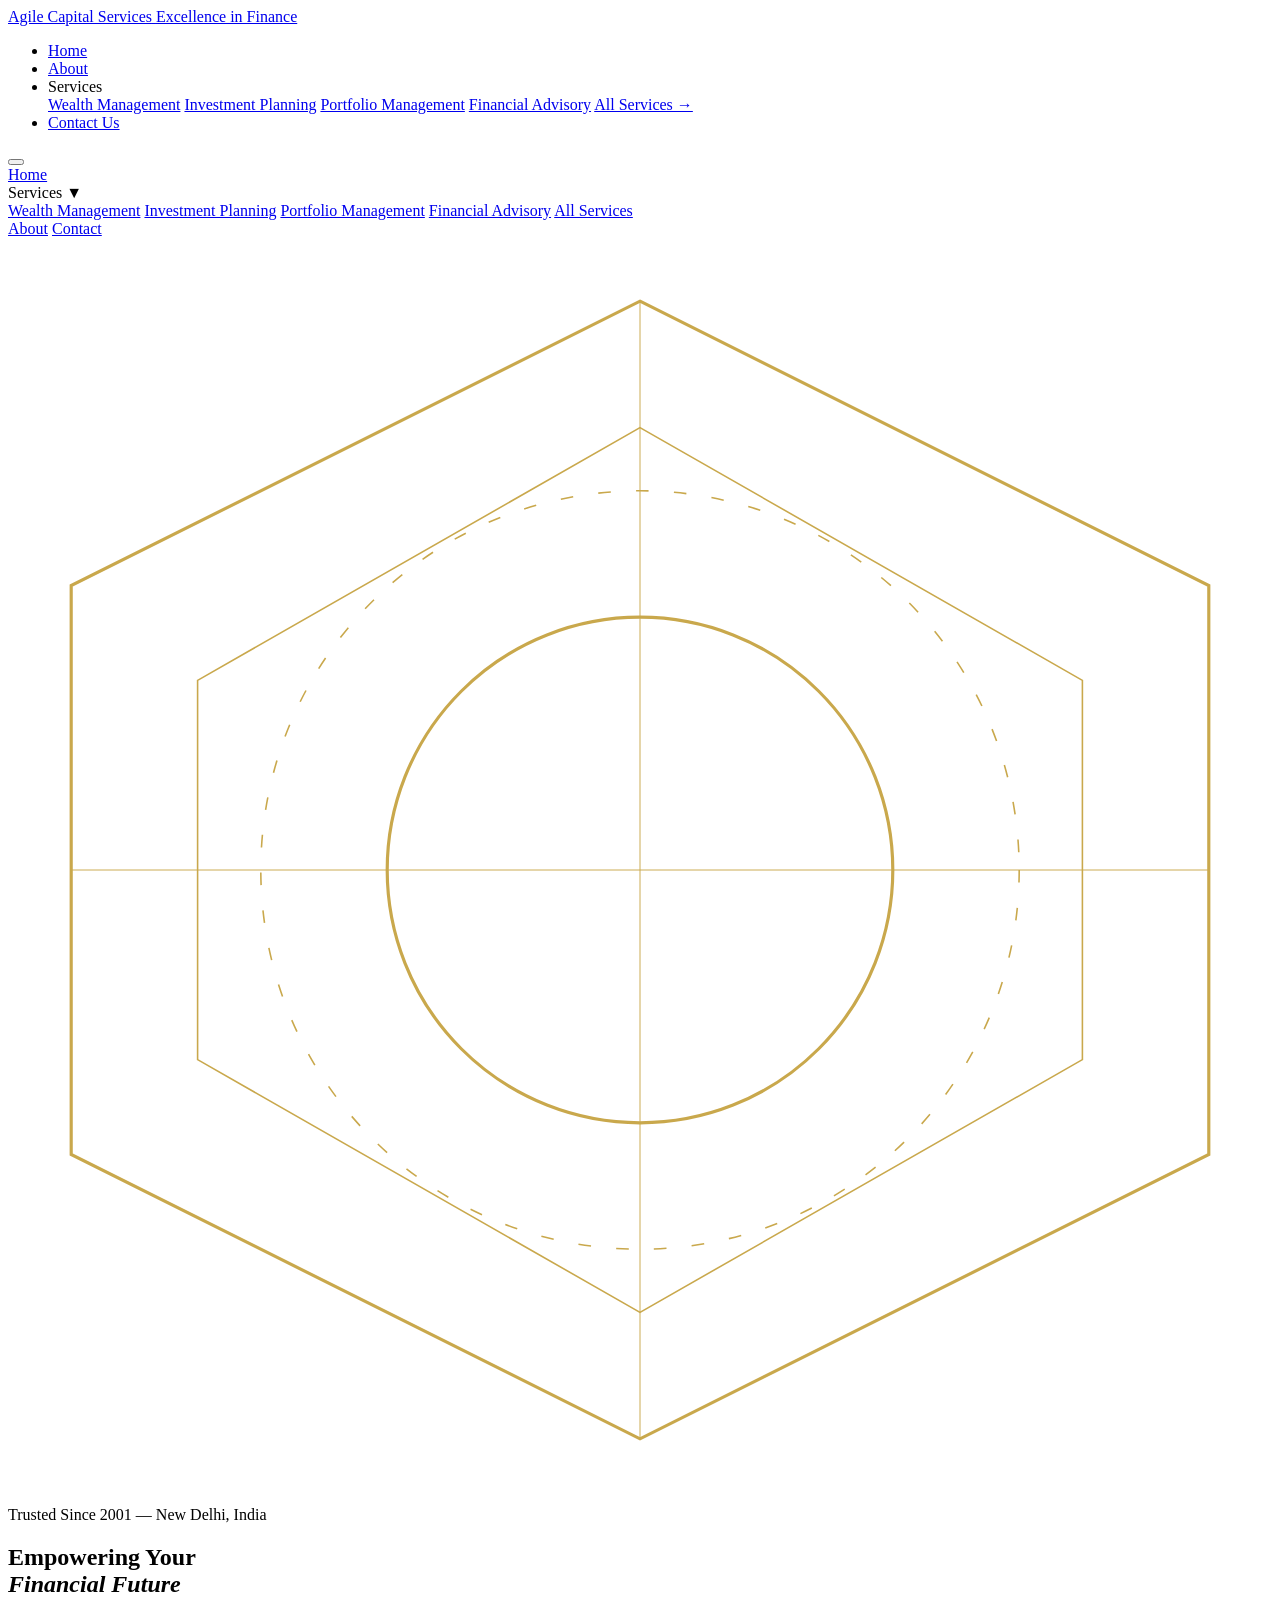
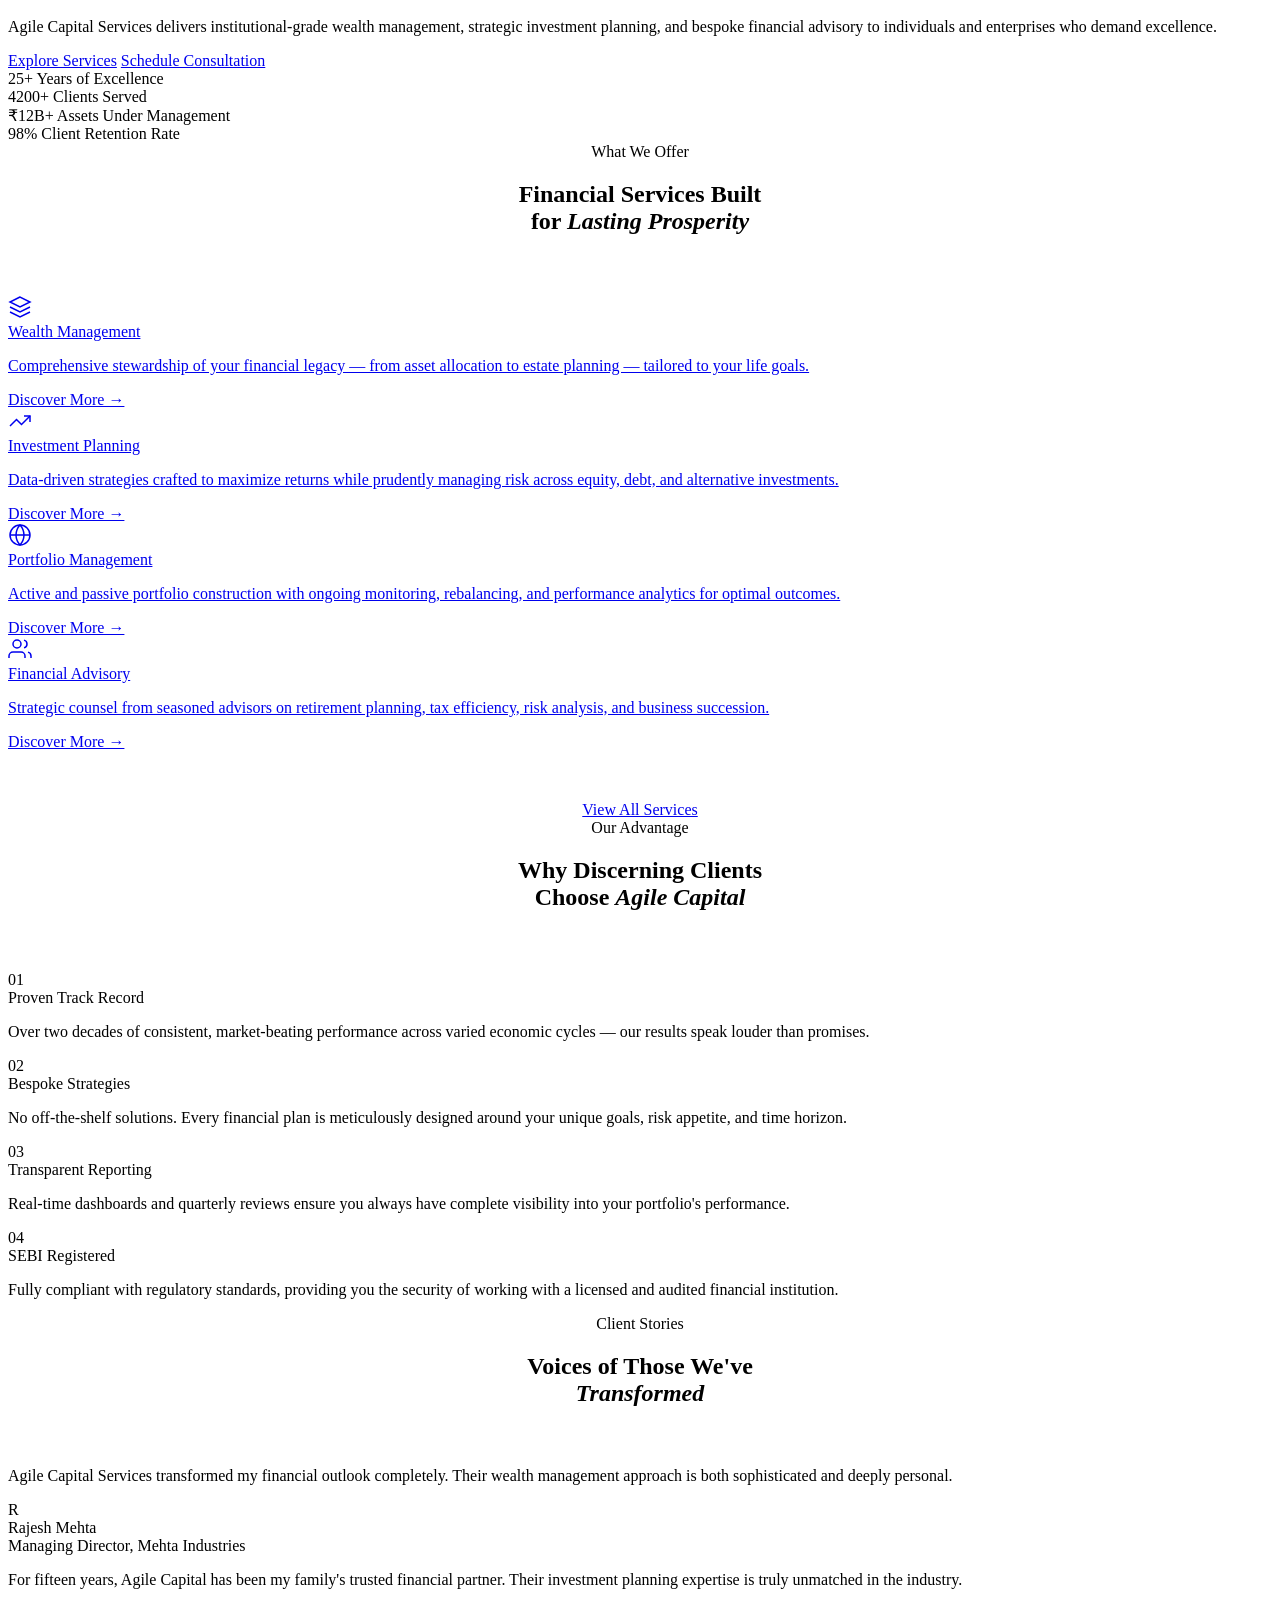
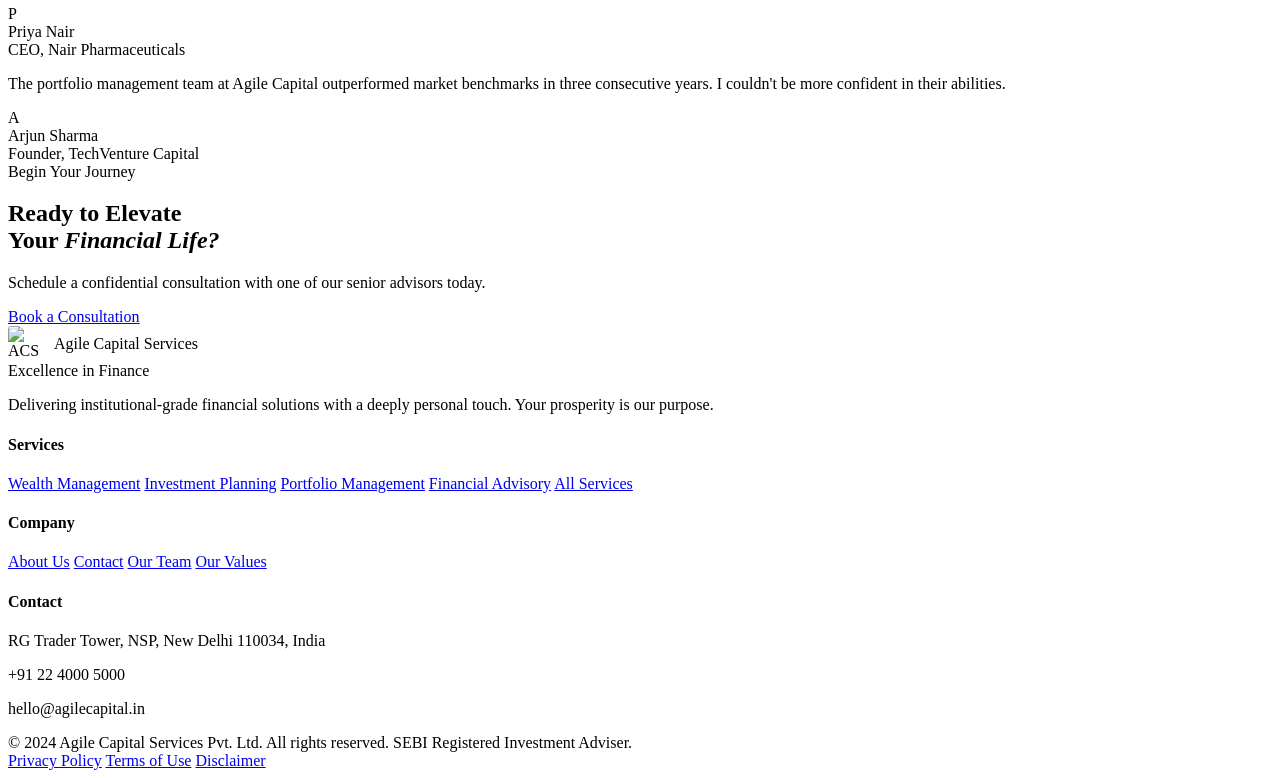
==== index.html @ 3209199d "Add files via upload" ====
<!DOCTYPE html>
<html lang="en">
<head>
  <meta charset="UTF-8" />
  <meta name="viewport" content="width=device-width, initial-scale=1.0" />
  <meta name="description" content="Agile Capital Services — Premium Financial Advisory, Wealth Management, and Investment Planning for discerning clients." />
  <title>Agile Capital Services | Empowering Your Financial Future</title>
  <link rel="stylesheet" href="css/style.css" />
</head>
<body>

  <!-- ═══════════════════════════════════════════
       NAVBAR
  ═══════════════════════════════════════════ -->
  <nav class="navbar" id="navbar">
    <a href="index.html" class="nav-logo" aria-label="Agile Capital Services Home">
      <div class="logo-mark"><span></span></div>
      <div class="logo-text">
        <span class="name">Agile Capital Services</span>
        <span class="tagline">Excellence in Finance</span>
      </div>
    </a>

    <ul class="nav-links">
      <li><a href="index.html" class="active">Home</a></li>
      <li><a href="about.html">About</a></li>
      <li class="nav-dropdown">
        <span class="nav-link">Services <span class="dropdown-arrow"></span></span>
        <div class="dropdown-menu">
          <a href="wealth-management.html">Wealth Management</a>
          <a href="investment-planning.html">Investment Planning</a>
          <a href="portfolio-management.html">Portfolio Management</a>
          <a href="financial-advisory.html">Financial Advisory</a>
          <a href="services.html">All Services →</a>
        </div>
      </li>
      <li><a href="contact.html" class="nav-cta">Contact Us</a></li>
    </ul>

    <button class="nav-hamburger" aria-label="Toggle menu">
      <span></span><span></span><span></span>
    </button>
  </nav>

  <!-- Mobile Menu -->
  <div class="nav-mobile">
    <a href="index.html">Home</a>
    <div class="mobile-parent">Services <span class="mobile-arrow">▼</span></div>
    <div class="mobile-submenu">
      <a href="wealth-management.html">Wealth Management</a>
      <a href="investment-planning.html">Investment Planning</a>
      <a href="portfolio-management.html">Portfolio Management</a>
      <a href="financial-advisory.html">Financial Advisory</a>
      <a href="services.html">All Services</a>
    </div>
    <a href="about.html">About</a>
    <a href="contact.html">Contact</a>
  </div>

  <!-- ═══════════════════════════════════════════
       HERO
  ═══════════════════════════════════════════ -->
  <section class="hero">
    <div class="hero-bg"></div>
    <div class="hero-grid"></div>

    <!-- Decorative rotating element -->
    <div class="hero-deco">
      <svg viewBox="0 0 400 400" xmlns="http://www.w3.org/2000/svg">
        <polygon points="200,20 380,110 380,290 200,380 20,290 20,110" fill="none" stroke="#C9A84C" stroke-width="1"/>
        <polygon points="200,60 340,140 340,260 200,340 60,260 60,140" fill="none" stroke="#C9A84C" stroke-width="0.5"/>
        <circle cx="200" cy="200" r="120" fill="none" stroke="#C9A84C" stroke-width="0.5" stroke-dasharray="4,8"/>
        <circle cx="200" cy="200" r="80" fill="none" stroke="#C9A84C" stroke-width="1"/>
        <line x1="200" y1="20" x2="200" y2="380" stroke="#C9A84C" stroke-width="0.3"/>
        <line x1="20" y1="200" x2="380" y2="200" stroke="#C9A84C" stroke-width="0.3"/>
      </svg>
    </div>

    <div class="hero-content container">
      <div class="eyebrow">Trusted Since 2001 — New Delhi, India</div>
      <h1 class="hero-title">
        Empowering Your<br>
        <em>Financial Future</em>
      </h1>
      <p class="hero-subtitle">
        Agile Capital Services delivers institutional-grade wealth management, strategic investment planning, and bespoke financial advisory to individuals and enterprises who demand excellence.
      </p>
      <div class="hero-actions">
        <a href="services.html" class="btn btn-gold btn-arrow">Explore Services</a>
        <a href="contact.html" class="btn btn-outline">Schedule Consultation</a>
      </div>
    </div>
  </section>

  <!-- ═══════════════════════════════════════════
       STATS BAR
  ═══════════════════════════════════════════ -->
  <div class="stats-bar">
    <div class="stats-grid">
      <div class="stat-item">
        <span class="stat-number" data-target="25" data-suffix="+" >25+</span>
        <span class="stat-label">Years of Excellence</span>
      </div>
      <div class="stat-item">
        <span class="stat-number" data-target="4200" data-suffix="+">4200+</span>
        <span class="stat-label">Clients Served</span>
      </div>
      <div class="stat-item">
        <span class="stat-number" data-target="12" data-suffix="B+" data-prefix="₹">₹12B+</span>
        <span class="stat-label">Assets Under Management</span>
      </div>
      <div class="stat-item">
        <span class="stat-number" data-target="98" data-suffix="%">98%</span>
        <span class="stat-label">Client Retention Rate</span>
      </div>
    </div>
  </div>

  <!-- ═══════════════════════════════════════════
       SERVICES PREVIEW
  ═══════════════════════════════════════════ -->
  <section class="section">
    <div class="container">
      <div style="text-align:center; margin-bottom:60px;" class="reveal">
        <div class="section-label">What We Offer</div>
        <h2 class="section-title">Financial Services Built<br>for <em>Lasting Prosperity</em></h2>
        <span class="gold-line center"></span>
      </div>

      <div class="services-grid">
        <!-- Wealth Management -->
        <a href="wealth-management.html" class="service-card card reveal reveal-delay-1">
          <div class="card-icon">
            <svg width="24" height="24" viewBox="0 0 24 24" fill="none" stroke="currentColor" stroke-width="1.5"><path d="M12 2L2 7l10 5 10-5-10-5zM2 17l10 5 10-5M2 12l10 5 10-5"/></svg>
          </div>
          <div class="card-title">Wealth Management</div>
          <p class="card-text">Comprehensive stewardship of your financial legacy — from asset allocation to estate planning — tailored to your life goals.</p>
          <span class="card-link">Discover More →</span>
        </a>

        <!-- Investment Planning -->
        <a href="investment-planning.html" class="service-card card reveal reveal-delay-2">
          <div class="card-icon">
            <svg width="24" height="24" viewBox="0 0 24 24" fill="none" stroke="currentColor" stroke-width="1.5"><polyline points="22 7 13.5 15.5 8.5 10.5 2 17"/><polyline points="16 7 22 7 22 13"/></svg>
          </div>
          <div class="card-title">Investment Planning</div>
          <p class="card-text">Data-driven strategies crafted to maximize returns while prudently managing risk across equity, debt, and alternative investments.</p>
          <span class="card-link">Discover More →</span>
        </a>

        <!-- Portfolio Management -->
        <a href="portfolio-management.html" class="service-card card reveal reveal-delay-3">
          <div class="card-icon">
            <svg width="24" height="24" viewBox="0 0 24 24" fill="none" stroke="currentColor" stroke-width="1.5"><circle cx="12" cy="12" r="10"/><path d="M12 2a15.3 15.3 0 0 1 4 10 15.3 15.3 0 0 1-4 10 15.3 15.3 0 0 1-4-10 15.3 15.3 0 0 1 4-10z"/><path d="M2 12h20"/></svg>
          </div>
          <div class="card-title">Portfolio Management</div>
          <p class="card-text">Active and passive portfolio construction with ongoing monitoring, rebalancing, and performance analytics for optimal outcomes.</p>
          <span class="card-link">Discover More →</span>
        </a>

        <!-- Financial Advisory -->
        <a href="financial-advisory.html" class="service-card card reveal reveal-delay-4">
          <div class="card-icon">
            <svg width="24" height="24" viewBox="0 0 24 24" fill="none" stroke="currentColor" stroke-width="1.5"><path d="M17 21v-2a4 4 0 0 0-4-4H5a4 4 0 0 0-4 4v2"/><circle cx="9" cy="7" r="4"/><path d="M23 21v-2a4 4 0 0 0-3-3.87"/><path d="M16 3.13a4 4 0 0 1 0 7.75"/></svg>
          </div>
          <div class="card-title">Financial Advisory</div>
          <p class="card-text">Strategic counsel from seasoned advisors on retirement planning, tax efficiency, risk analysis, and business succession.</p>
          <span class="card-link">Discover More →</span>
        </a>
      </div>

      <div style="text-align:center; margin-top:50px;" class="reveal">
        <a href="services.html" class="btn btn-outline">View All Services</a>
      </div>
    </div>
  </section>

  <!-- ═══════════════════════════════════════════
       WHY CHOOSE US
  ═══════════════════════════════════════════ -->
  <section class="section" style="background: var(--navy-mid); border-top:1px solid var(--border); border-bottom:1px solid var(--border);">
    <div class="container">
      <div style="text-align:center; margin-bottom:60px;" class="reveal">
        <div class="section-label">Our Advantage</div>
        <h2 class="section-title">Why Discerning Clients<br>Choose <em>Agile Capital</em></h2>
        <span class="gold-line center"></span>
      </div>

      <div class="why-grid">
        <div class="why-item reveal reveal-delay-1">
          <div class="why-number">01</div>
          <div class="why-content">
            <div class="why-title">Proven Track Record</div>
            <p class="why-text">Over two decades of consistent, market-beating performance across varied economic cycles — our results speak louder than promises.</p>
          </div>
        </div>
        <div class="why-item reveal reveal-delay-2">
          <div class="why-number">02</div>
          <div class="why-content">
            <div class="why-title">Bespoke Strategies</div>
            <p class="why-text">No off-the-shelf solutions. Every financial plan is meticulously designed around your unique goals, risk appetite, and time horizon.</p>
          </div>
        </div>
        <div class="why-item reveal reveal-delay-3">
          <div class="why-number">03</div>
          <div class="why-content">
            <div class="why-title">Transparent Reporting</div>
            <p class="why-text">Real-time dashboards and quarterly reviews ensure you always have complete visibility into your portfolio's performance.</p>
          </div>
        </div>
        <div class="why-item reveal reveal-delay-4">
          <div class="why-number">04</div>
          <div class="why-content">
            <div class="why-title">SEBI Registered</div>
            <p class="why-text">Fully compliant with regulatory standards, providing you the security of working with a licensed and audited financial institution.</p>
          </div>
        </div>
      </div>
    </div>
  </section>

  <!-- ═══════════════════════════════════════════
       TESTIMONIALS
  ═══════════════════════════════════════════ -->
  <section class="section">
    <div class="container">
      <div style="text-align:center; margin-bottom:60px;" class="reveal">
        <div class="section-label">Client Stories</div>
        <h2 class="section-title">Voices of Those We've<br><em>Transformed</em></h2>
        <span class="gold-line center"></span>
      </div>

      <div class="testimonials-track">
        <div class="testimonial-card reveal reveal-delay-1">
          <p class="testimonial-text">Agile Capital Services transformed my financial outlook completely. Their wealth management approach is both sophisticated and deeply personal.</p>
          <div class="testimonial-author">
            <div class="testimonial-avatar">R</div>
            <div>
              <div class="testimonial-name">Rajesh Mehta</div>
              <div class="testimonial-role">Managing Director, Mehta Industries</div>
            </div>
          </div>
        </div>

        <div class="testimonial-card reveal reveal-delay-2">
          <p class="testimonial-text">For fifteen years, Agile Capital has been my family's trusted financial partner. Their investment planning expertise is truly unmatched in the industry.</p>
          <div class="testimonial-author">
            <div class="testimonial-avatar">P</div>
            <div>
              <div class="testimonial-name">Priya Nair</div>
              <div class="testimonial-role">CEO, Nair Pharmaceuticals</div>
            </div>
          </div>
        </div>

        <div class="testimonial-card reveal reveal-delay-3">
          <p class="testimonial-text">The portfolio management team at Agile Capital outperformed market benchmarks in three consecutive years. I couldn't be more confident in their abilities.</p>
          <div class="testimonial-author">
            <div class="testimonial-avatar">A</div>
            <div>
              <div class="testimonial-name">Arjun Sharma</div>
              <div class="testimonial-role">Founder, TechVenture Capital</div>
            </div>
          </div>
        </div>
      </div>
    </div>
  </section>

  <!-- ═══════════════════════════════════════════
       CTA BANNER
  ═══════════════════════════════════════════ -->
  <div class="cta-banner reveal">
    <div class="section-label">Begin Your Journey</div>
    <h2 class="section-title">Ready to Elevate<br>Your <em>Financial Life?</em></h2>
    <p class="sub">Schedule a confidential consultation with one of our senior advisors today.</p>
    <a href="contact.html" class="btn btn-gold btn-arrow">Book a Consultation</a>
  </div>

  <!-- ═══════════════════════════════════════════
       FOOTER
  ═══════════════════════════════════════════ -->
  <footer>
    <div class="footer-grid">
      <div class="footer-brand">
        <div class="logo-name" style="display:flex;align-items:center;gap:10px;"><img src="images/logo.jpg" alt="ACS" style="height:36px;width:36px;object-fit:contain;border-radius:3px;"/>Agile Capital Services</div>
        <div class="logo-tag">Excellence in Finance</div>
        <p>Delivering institutional-grade financial solutions with a deeply personal touch. Your prosperity is our purpose.</p>
      </div>
      <div class="footer-col">
        <h4>Services</h4>
        <a href="wealth-management.html">Wealth Management</a>
        <a href="investment-planning.html">Investment Planning</a>
        <a href="portfolio-management.html">Portfolio Management</a>
        <a href="financial-advisory.html">Financial Advisory</a>
        <a href="services.html">All Services</a>
      </div>
      <div class="footer-col">
        <h4>Company</h4>
        <a href="about.html">About Us</a>
        <a href="contact.html">Contact</a>
        <a href="about.html#team">Our Team</a>
        <a href="about.html#values">Our Values</a>
      </div>
      <div class="footer-col">
        <h4>Contact</h4>
        <p>RG Trader Tower, NSP, New Delhi 110034, India</p>
        <p style="margin-top:8px;">+91 22 4000 5000</p>
        <p style="margin-top:4px;">hello@agilecapital.in</p>
      </div>
    </div>
    <div class="footer-bottom">
      <span>© 2024 Agile Capital Services Pvt. Ltd. All rights reserved. SEBI Registered Investment Adviser.</span>
      <div class="footer-bottom-links">
        <a href="#">Privacy Policy</a>
        <a href="#">Terms of Use</a>
        <a href="#">Disclaimer</a>
      </div>
    </div>
  </footer>

  <script src="js/script.js"></script>
</body>
</html>
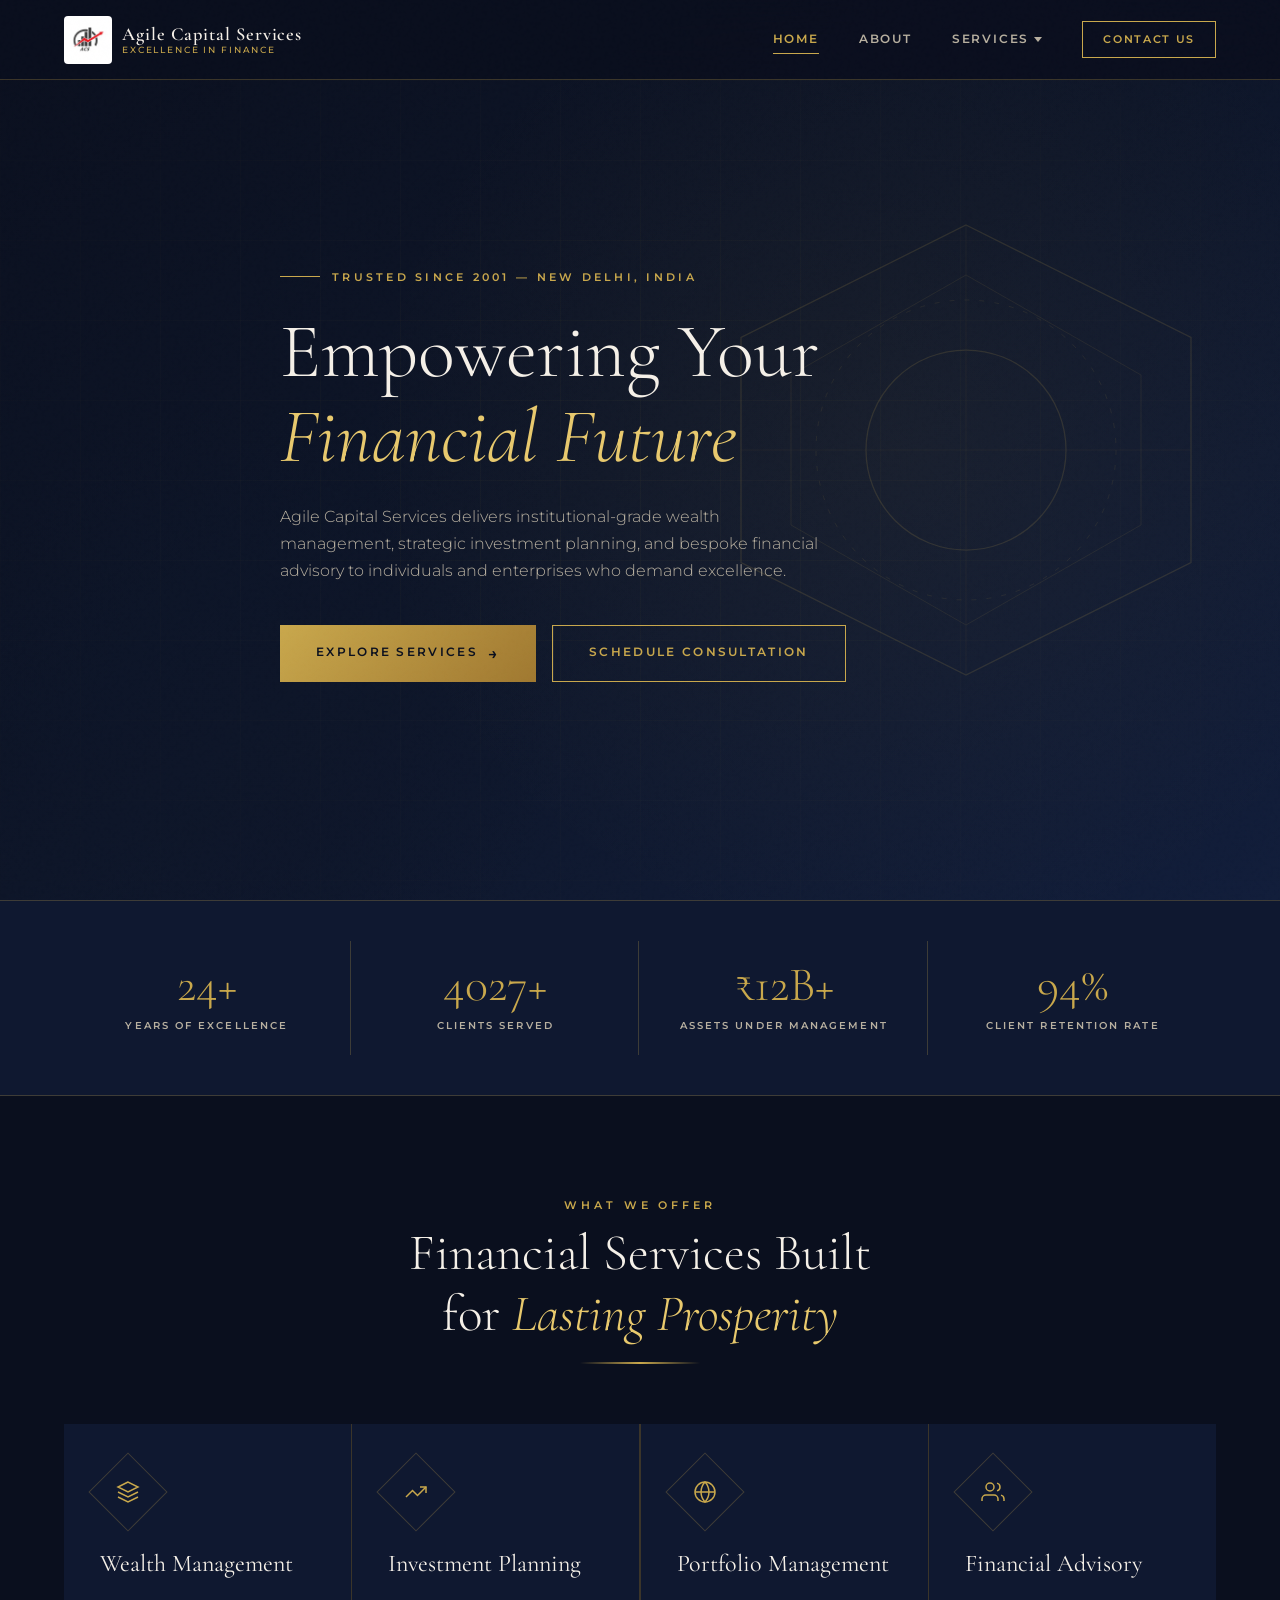
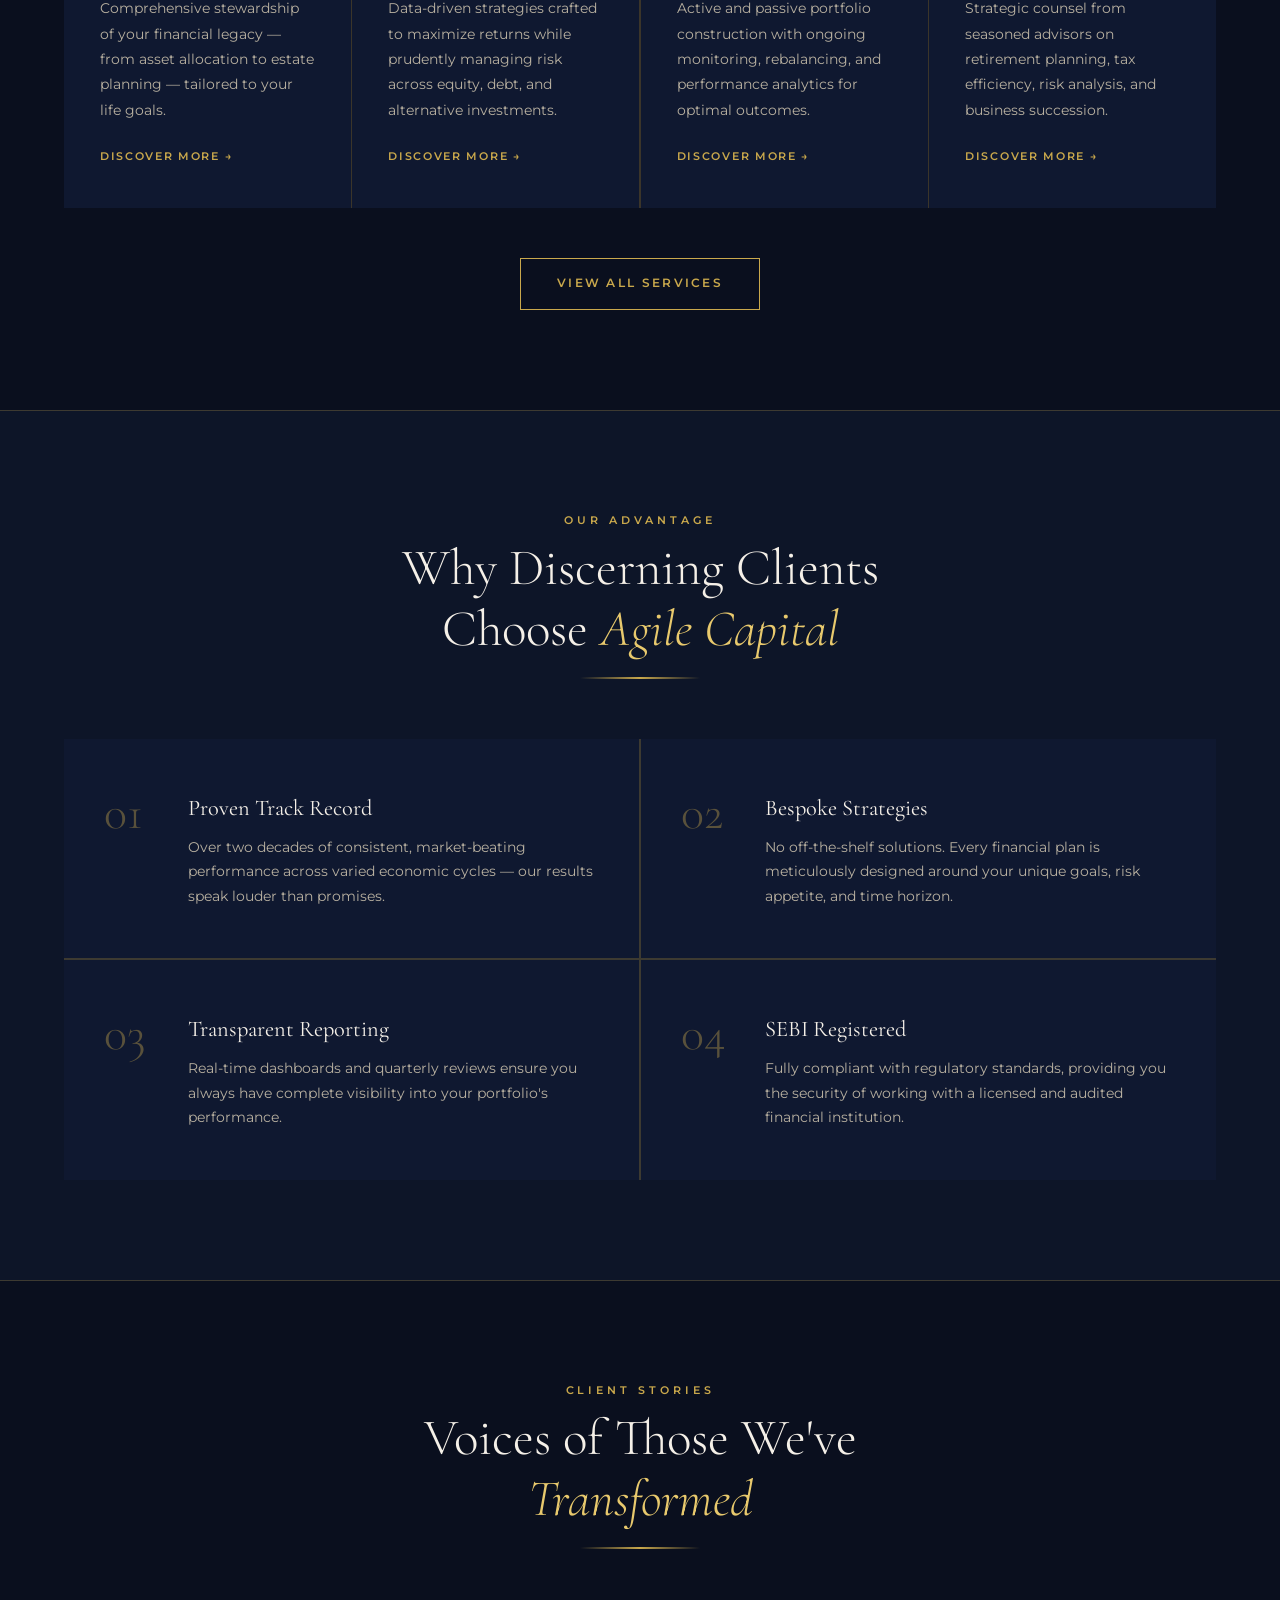
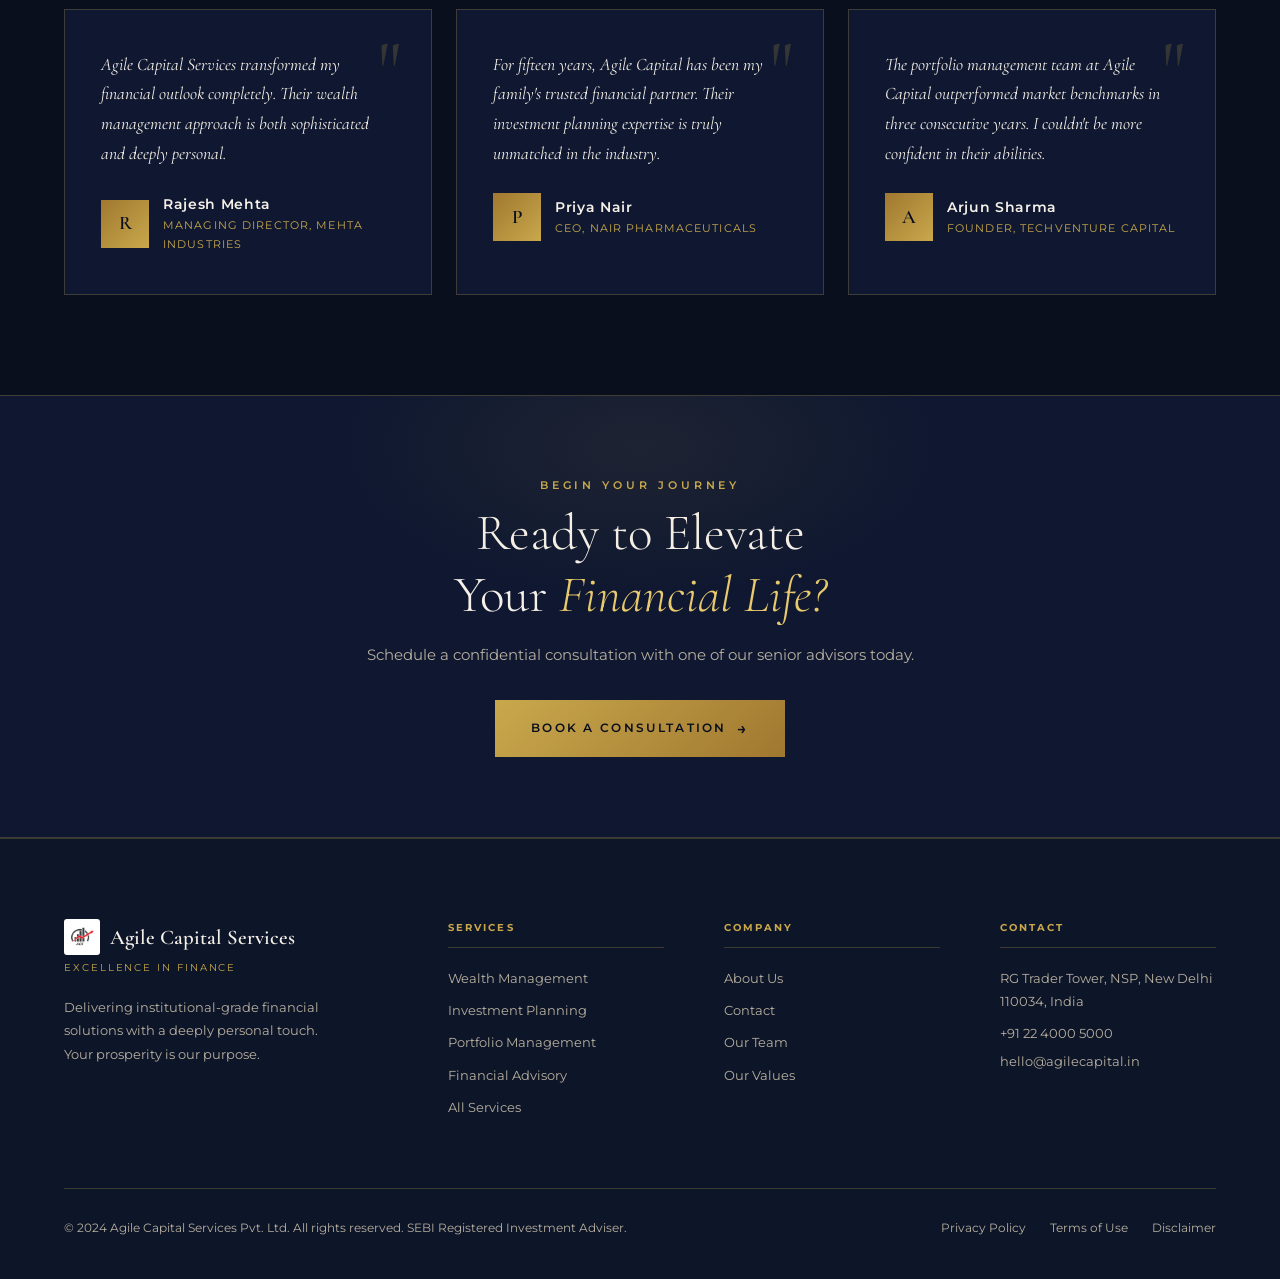
==== commit 58934af4: "Add files via upload" ====
--- a/index.html
+++ b/index.html
@@ -13,8 +13,8 @@
        NAVBAR
   ═══════════════════════════════════════════ -->
   <nav class="navbar" id="navbar">
-    <a href="index.html" class="nav-logo" aria-label="Agile Capital Services Home">
-      <div class="logo-mark"><span></span></div>
+    <a href="index.html" class="nav-logo" aria-label="Agile Capital Services Home" style="display:flex;align-items:center;gap:10px;">
+      <img src="images/logo.jpg" alt="ACS Logo" style="height:48px;width:48px;object-fit:contain;border-radius:4px;" />
       <div class="logo-text">
         <span class="name">Agile Capital Services</span>
         <span class="tagline">Excellence in Finance</span>
--- a/css/style.css
+++ b/css/style.css
@@ -0,0 +1,1334 @@
+/* ============================================================
+   Agile Capital Services — Premium Financial Brand Stylesheet
+   Art Deco inspired | Dark Theme | Gold Accents
+   ============================================================ */
+
+@import url('https://fonts.googleapis.com/css2?family=Cormorant+Garamond:ital,wght@0,300;0,400;0,600;0,700;1,300;1,400&family=Montserrat:wght@300;400;500;600;700&display=swap');
+
+/* ── CSS Variables ── */
+:root {
+  --gold:        #C9A84C;
+  --gold-light:  #E8C96D;
+  --gold-dark:   #A07830;
+  --navy:        #0A0F1E;
+  --navy-mid:    #0D1528;
+  --navy-light:  #111D3A;
+  --navy-card:   #0F1830;
+  --white:       #F5F0E8;
+  --white-dim:   #B8B0A0;
+  --border:      rgba(201,168,76,0.25);
+  --border-glow: rgba(201,168,76,0.6);
+  --font-display: 'Cormorant Garamond', Georgia, serif;
+  --font-body:    'Montserrat', sans-serif;
+  --transition:   0.35s cubic-bezier(0.4, 0, 0.2, 1);
+}
+
+/* ── Reset & Base ── */
+*, *::before, *::after { box-sizing: border-box; margin: 0; padding: 0; }
+
+html { scroll-behavior: smooth; }
+
+body {
+  background: var(--navy);
+  color: var(--white);
+  font-family: var(--font-body);
+  font-size: 16px;
+  line-height: 1.7;
+  overflow-x: hidden;
+}
+
+img { max-width: 100%; display: block; }
+a  { text-decoration: none; color: inherit; }
+ul { list-style: none; }
+
+/* ── Noise Texture Overlay ── */
+body::before {
+  content: '';
+  position: fixed;
+  inset: 0;
+  background-image: url("data:image/svg+xml,%3Csvg viewBox='0 0 256 256' xmlns='http://www.w3.org/2000/svg'%3E%3Cfilter id='noise'%3E%3CfeTurbulence type='fractalNoise' baseFrequency='0.9' numOctaves='4' stitchTiles='stitch'/%3E%3C/filter%3E%3Crect width='100%25' height='100%25' filter='url(%23noise)' opacity='0.04'/%3E%3C/svg%3E");
+  pointer-events: none;
+  z-index: 9999;
+  opacity: 0.4;
+}
+
+/* ── Gold Line Decorator ── */
+.gold-line {
+  display: block;
+  width: 60px;
+  height: 2px;
+  background: linear-gradient(90deg, var(--gold), transparent);
+  margin: 1rem 0;
+}
+.gold-line.center { margin: 1rem auto; background: linear-gradient(90deg, transparent, var(--gold), transparent); width: 120px; }
+
+/* ── Section Headings ── */
+.section-label {
+  font-family: var(--font-body);
+  font-size: 0.7rem;
+  font-weight: 600;
+  letter-spacing: 0.35em;
+  text-transform: uppercase;
+  color: var(--gold);
+  margin-bottom: 0.5rem;
+}
+
+.section-title {
+  font-family: var(--font-display);
+  font-size: clamp(2rem, 4vw, 3.2rem);
+  font-weight: 300;
+  line-height: 1.2;
+  color: var(--white);
+}
+
+.section-title em {
+  font-style: italic;
+  color: var(--gold-light);
+}
+
+/* ── Container ── */
+.container {
+  width: 90%;
+  max-width: 1280px;
+  margin: 0 auto;
+}
+
+/* ── Section Spacing ── */
+.section { padding: 100px 0; }
+.section-sm { padding: 60px 0; }
+
+/* ============================================================
+   NAVBAR
+   ============================================================ */
+.navbar {
+  position: fixed;
+  top: 0;
+  left: 0;
+  right: 0;
+  z-index: 1000;
+  padding: 0 5%;
+  height: 80px;
+  display: flex;
+  align-items: center;
+  justify-content: space-between;
+  background: rgba(10, 15, 30, 0.92);
+  backdrop-filter: blur(20px);
+  border-bottom: 1px solid var(--border);
+  transition: var(--transition);
+}
+
+.navbar.scrolled {
+  height: 68px;
+  background: rgba(10, 15, 30, 0.98);
+  box-shadow: 0 4px 30px rgba(0,0,0,0.5);
+}
+
+/* Logo */
+.nav-logo {
+  display: flex;
+  align-items: center;
+  gap: 12px;
+}
+
+.nav-logo .logo-mark {
+  width: 38px;
+  height: 38px;
+  border: 1.5px solid var(--gold);
+  display: flex;
+  align-items: center;
+  justify-content: center;
+  transform: rotate(45deg);
+  flex-shrink: 0;
+}
+
+.nav-logo .logo-mark span {
+  display: block;
+  width: 14px;
+  height: 14px;
+  background: var(--gold);
+  transform: rotate(0deg);
+}
+
+.nav-logo .logo-text {
+  display: flex;
+  flex-direction: column;
+  line-height: 1.1;
+}
+
+.nav-logo .logo-text .name {
+  font-family: var(--font-display);
+  font-size: 1.15rem;
+  font-weight: 600;
+  letter-spacing: 0.05em;
+  color: var(--white);
+}
+
+.nav-logo .logo-text .tagline {
+  font-size: 0.58rem;
+  font-weight: 500;
+  letter-spacing: 0.2em;
+  text-transform: uppercase;
+  color: var(--gold);
+}
+
+/* Nav Links */
+.nav-links {
+  display: flex;
+  align-items: center;
+  gap: 2.5rem;
+}
+
+.nav-links > li > a,
+.nav-links > li > .nav-link {
+  font-size: 0.75rem;
+  font-weight: 600;
+  letter-spacing: 0.15em;
+  text-transform: uppercase;
+  color: var(--white-dim);
+  transition: color var(--transition);
+  cursor: pointer;
+  padding: 4px 0;
+  border-bottom: 1px solid transparent;
+  display: flex;
+  align-items: center;
+  gap: 5px;
+}
+
+.nav-links > li > a:hover,
+.nav-links > li > .nav-link:hover,
+.nav-links > li > a.active {
+  color: var(--gold);
+  border-bottom-color: var(--gold);
+}
+
+/* Dropdown */
+.nav-dropdown {
+  position: relative;
+}
+
+.dropdown-arrow {
+  display: inline-block;
+  width: 0;
+  height: 0;
+  border-left: 4px solid transparent;
+  border-right: 4px solid transparent;
+  border-top: 5px solid currentColor;
+  transition: transform var(--transition);
+  margin-top: 1px;
+}
+
+.nav-dropdown:hover .dropdown-arrow,
+.nav-dropdown.open .dropdown-arrow {
+  transform: rotate(180deg);
+}
+
+.dropdown-menu {
+  position: absolute;
+  top: calc(100% + 20px);
+  left: 50%;
+  transform: translateX(-50%) translateY(-8px);
+  background: var(--navy-card);
+  border: 1px solid var(--border);
+  min-width: 240px;
+  opacity: 0;
+  visibility: hidden;
+  transition: all 0.3s ease;
+  box-shadow: 0 20px 60px rgba(0,0,0,0.6);
+}
+
+.dropdown-menu::before {
+  content: '';
+  position: absolute;
+  top: -6px;
+  left: 50%;
+  transform: translateX(-50%);
+  width: 10px;
+  height: 10px;
+  background: var(--navy-card);
+  border-left: 1px solid var(--border);
+  border-top: 1px solid var(--border);
+  transform: translateX(-50%) rotate(45deg);
+}
+
+.nav-dropdown:hover .dropdown-menu,
+.nav-dropdown.open .dropdown-menu {
+  opacity: 1;
+  visibility: visible;
+  transform: translateX(-50%) translateY(0);
+}
+
+.dropdown-menu a {
+  display: block;
+  padding: 14px 24px;
+  font-size: 0.7rem;
+  font-weight: 600;
+  letter-spacing: 0.12em;
+  text-transform: uppercase;
+  color: var(--white-dim);
+  border-bottom: 1px solid rgba(201,168,76,0.1);
+  transition: all var(--transition);
+  position: relative;
+}
+
+.dropdown-menu a::before {
+  content: '';
+  position: absolute;
+  left: 0;
+  top: 0;
+  bottom: 0;
+  width: 0;
+  background: var(--gold);
+  transition: width var(--transition);
+}
+
+.dropdown-menu a:hover {
+  color: var(--gold);
+  padding-left: 32px;
+  background: rgba(201,168,76,0.05);
+}
+
+.dropdown-menu a:hover::before {
+  width: 3px;
+}
+
+.dropdown-menu a:last-child { border-bottom: none; }
+
+/* CTA Button in Nav */
+.nav-cta {
+  background: transparent;
+  border: 1px solid var(--gold);
+  color: var(--gold) !important;
+  padding: 8px 20px !important;
+  letter-spacing: 0.12em;
+  font-size: 0.7rem !important;
+  font-weight: 600 !important;
+  text-transform: uppercase;
+  transition: all var(--transition) !important;
+  border-bottom: 1px solid var(--gold) !important;
+}
+
+.nav-cta:hover {
+  background: var(--gold) !important;
+  color: var(--navy) !important;
+}
+
+/* Hamburger */
+.nav-hamburger {
+  display: none;
+  flex-direction: column;
+  gap: 5px;
+  cursor: pointer;
+  padding: 5px;
+  z-index: 1001;
+}
+
+.nav-hamburger span {
+  display: block;
+  width: 24px;
+  height: 1.5px;
+  background: var(--gold);
+  transition: all var(--transition);
+}
+
+.nav-hamburger.active span:nth-child(1) { transform: rotate(45deg) translate(4.5px, 4.5px); }
+.nav-hamburger.active span:nth-child(2) { opacity: 0; }
+.nav-hamburger.active span:nth-child(3) { transform: rotate(-45deg) translate(4.5px, -4.5px); }
+
+/* Mobile Menu */
+.nav-mobile {
+  display: none;
+  position: fixed;
+  top: 80px;
+  left: 0;
+  right: 0;
+  bottom: 0;
+  background: var(--navy-mid);
+  padding: 2rem 5%;
+  overflow-y: auto;
+  border-top: 1px solid var(--border);
+  z-index: 999;
+  transform: translateX(100%);
+  transition: transform 0.4s ease;
+}
+
+.nav-mobile.open { transform: translateX(0); }
+
+.nav-mobile a,
+.nav-mobile .mobile-parent {
+  display: block;
+  padding: 14px 0;
+  font-size: 0.8rem;
+  font-weight: 600;
+  letter-spacing: 0.15em;
+  text-transform: uppercase;
+  color: var(--white-dim);
+  border-bottom: 1px solid var(--border);
+  cursor: pointer;
+  display: flex;
+  align-items: center;
+  justify-content: space-between;
+}
+
+.nav-mobile a:hover { color: var(--gold); }
+
+.mobile-submenu { display: none; padding-left: 1rem; }
+.mobile-submenu.open { display: block; }
+.mobile-submenu a { font-size: 0.72rem; }
+
+/* ============================================================
+   BUTTONS
+   ============================================================ */
+.btn {
+  display: inline-flex;
+  align-items: center;
+  gap: 10px;
+  padding: 15px 36px;
+  font-family: var(--font-body);
+  font-size: 0.72rem;
+  font-weight: 600;
+  letter-spacing: 0.2em;
+  text-transform: uppercase;
+  cursor: pointer;
+  transition: all var(--transition);
+  border: none;
+  position: relative;
+  overflow: hidden;
+}
+
+.btn::before {
+  content: '';
+  position: absolute;
+  inset: 0;
+  background: rgba(255,255,255,0.1);
+  transform: translateX(-100%);
+  transition: transform 0.4s ease;
+}
+
+.btn:hover::before { transform: translateX(0); }
+
+.btn-gold {
+  background: linear-gradient(135deg, var(--gold), var(--gold-dark));
+  color: var(--navy);
+}
+
+.btn-gold:hover {
+  background: linear-gradient(135deg, var(--gold-light), var(--gold));
+  box-shadow: 0 8px 30px rgba(201,168,76,0.4);
+  transform: translateY(-2px);
+}
+
+.btn-outline {
+  background: transparent;
+  border: 1px solid var(--gold);
+  color: var(--gold);
+}
+
+.btn-outline:hover {
+  background: var(--gold);
+  color: var(--navy);
+  box-shadow: 0 8px 30px rgba(201,168,76,0.3);
+  transform: translateY(-2px);
+}
+
+.btn-arrow::after { content: '→'; font-size: 1rem; }
+
+/* ============================================================
+   HERO — Shared Styles
+   ============================================================ */
+.hero {
+  min-height: 100vh;
+  display: flex;
+  align-items: center;
+  position: relative;
+  overflow: hidden;
+  padding: 120px 5% 80px;
+}
+
+.hero-bg {
+  position: absolute;
+  inset: 0;
+  background:
+    radial-gradient(ellipse 60% 80% at 70% 50%, rgba(201,168,76,0.06) 0%, transparent 70%),
+    radial-gradient(ellipse 40% 60% at 20% 80%, rgba(13,21,40,0.9) 0%, transparent 60%),
+    linear-gradient(145deg, var(--navy) 0%, var(--navy-mid) 50%, var(--navy-light) 100%);
+}
+
+/* Animated geometric grid */
+.hero-grid {
+  position: absolute;
+  inset: 0;
+  background-image:
+    linear-gradient(rgba(201,168,76,0.04) 1px, transparent 1px),
+    linear-gradient(90deg, rgba(201,168,76,0.04) 1px, transparent 1px);
+  background-size: 80px 80px;
+  mask-image: radial-gradient(ellipse 80% 80% at 50% 50%, black 0%, transparent 100%);
+}
+
+.hero-deco {
+  position: absolute;
+  right: 5%;
+  top: 50%;
+  transform: translateY(-50%);
+  width: min(500px, 45vw);
+  height: min(500px, 45vw);
+  opacity: 0.15;
+}
+
+.hero-deco svg { width: 100%; height: 100%; animation: slowSpin 30s linear infinite; }
+
+@keyframes slowSpin {
+  from { transform: rotate(0deg); }
+  to   { transform: rotate(360deg); }
+}
+
+.hero-content {
+  position: relative;
+  z-index: 2;
+  max-width: 720px;
+}
+
+.hero-content .eyebrow {
+  display: inline-flex;
+  align-items: center;
+  gap: 12px;
+  font-size: 0.68rem;
+  font-weight: 600;
+  letter-spacing: 0.3em;
+  text-transform: uppercase;
+  color: var(--gold);
+  margin-bottom: 1.5rem;
+  opacity: 0;
+  animation: fadeUp 0.8s ease 0.2s forwards;
+}
+
+.hero-content .eyebrow::before {
+  content: '';
+  display: block;
+  width: 40px;
+  height: 1px;
+  background: var(--gold);
+}
+
+.hero-title {
+  font-family: var(--font-display);
+  font-size: clamp(2.8rem, 6vw, 5.5rem);
+  font-weight: 300;
+  line-height: 1.1;
+  margin-bottom: 1.5rem;
+  opacity: 0;
+  animation: fadeUp 0.8s ease 0.4s forwards;
+}
+
+.hero-title em {
+  display: block;
+  font-style: italic;
+  color: var(--gold-light);
+}
+
+.hero-subtitle {
+  font-size: 1rem;
+  color: var(--white-dim);
+  max-width: 540px;
+  margin-bottom: 2.5rem;
+  font-weight: 300;
+  opacity: 0;
+  animation: fadeUp 0.8s ease 0.6s forwards;
+}
+
+.hero-actions {
+  display: flex;
+  gap: 1rem;
+  flex-wrap: wrap;
+  opacity: 0;
+  animation: fadeUp 0.8s ease 0.8s forwards;
+}
+
+/* Page Hero (smaller, for inner pages) */
+.page-hero {
+  min-height: 55vh;
+  display: flex;
+  align-items: flex-end;
+  padding: 140px 5% 80px;
+  position: relative;
+  overflow: hidden;
+}
+
+.page-hero-bg {
+  position: absolute;
+  inset: 0;
+  background: linear-gradient(145deg, var(--navy) 0%, var(--navy-light) 100%);
+}
+
+.page-hero-bg::after {
+  content: '';
+  position: absolute;
+  bottom: 0;
+  left: 0;
+  right: 0;
+  height: 1px;
+  background: linear-gradient(90deg, transparent, var(--gold), transparent);
+}
+
+.page-hero-content { position: relative; z-index: 2; }
+
+.page-hero-content .eyebrow {
+  font-size: 0.68rem;
+  font-weight: 600;
+  letter-spacing: 0.3em;
+  text-transform: uppercase;
+  color: var(--gold);
+  margin-bottom: 1rem;
+  display: flex;
+  align-items: center;
+  gap: 12px;
+}
+
+.page-hero-content .eyebrow::before {
+  content: '';
+  width: 40px;
+  height: 1px;
+  background: var(--gold);
+  display: block;
+}
+
+.page-hero-title {
+  font-family: var(--font-display);
+  font-size: clamp(2.5rem, 5vw, 4.5rem);
+  font-weight: 300;
+  line-height: 1.1;
+}
+
+.page-hero-title em { font-style: italic; color: var(--gold-light); }
+
+/* ============================================================
+   STATS BAR
+   ============================================================ */
+.stats-bar {
+  background: var(--navy-card);
+  border-top: 1px solid var(--border);
+  border-bottom: 1px solid var(--border);
+  padding: 40px 5%;
+}
+
+.stats-grid {
+  display: grid;
+  grid-template-columns: repeat(4, 1fr);
+  gap: 2px;
+}
+
+.stat-item {
+  padding: 20px 30px;
+  text-align: center;
+  border-right: 1px solid var(--border);
+}
+
+.stat-item:last-child { border-right: none; }
+
+.stat-number {
+  font-family: var(--font-display);
+  font-size: 3rem;
+  font-weight: 300;
+  color: var(--gold);
+  line-height: 1;
+  display: block;
+}
+
+.stat-label {
+  font-size: 0.65rem;
+  font-weight: 600;
+  letter-spacing: 0.2em;
+  text-transform: uppercase;
+  color: var(--white-dim);
+  margin-top: 8px;
+  display: block;
+}
+
+/* ============================================================
+   CARDS
+   ============================================================ */
+.card {
+  background: var(--navy-card);
+  border: 1px solid var(--border);
+  padding: 40px 36px;
+  position: relative;
+  transition: all 0.4s ease;
+  overflow: hidden;
+}
+
+.card::before {
+  content: '';
+  position: absolute;
+  top: 0;
+  left: 0;
+  right: 0;
+  height: 2px;
+  background: linear-gradient(90deg, transparent, var(--gold), transparent);
+  transform: scaleX(0);
+  transition: transform 0.4s ease;
+}
+
+.card:hover {
+  border-color: var(--border-glow);
+  transform: translateY(-6px);
+  box-shadow: 0 20px 60px rgba(0,0,0,0.4), 0 0 30px rgba(201,168,76,0.08);
+}
+
+.card:hover::before { transform: scaleX(1); }
+
+.card-icon {
+  width: 56px;
+  height: 56px;
+  border: 1px solid var(--border);
+  display: flex;
+  align-items: center;
+  justify-content: center;
+  margin-bottom: 1.5rem;
+  color: var(--gold);
+  font-size: 1.4rem;
+  transform: rotate(45deg);
+  flex-shrink: 0;
+}
+
+.card-icon svg { transform: rotate(-45deg); }
+
+.card-title {
+  font-family: var(--font-display);
+  font-size: 1.5rem;
+  font-weight: 400;
+  margin-bottom: 0.75rem;
+  color: var(--white);
+}
+
+.card-text {
+  font-size: 0.88rem;
+  color: var(--white-dim);
+  line-height: 1.8;
+}
+
+/* Clickable service cards */
+.service-card {
+  cursor: pointer;
+  display: block;
+  color: inherit;
+}
+
+.service-card .card-link {
+  display: inline-flex;
+  align-items: center;
+  gap: 8px;
+  margin-top: 1.5rem;
+  font-size: 0.7rem;
+  font-weight: 600;
+  letter-spacing: 0.15em;
+  text-transform: uppercase;
+  color: var(--gold);
+  transition: gap var(--transition);
+}
+
+.service-card:hover .card-link { gap: 14px; }
+
+/* ============================================================
+   SERVICES GRID
+   ============================================================ */
+.services-grid {
+  display: grid;
+  grid-template-columns: repeat(auto-fit, minmax(280px, 1fr));
+  gap: 1.5px;
+  background: var(--border);
+}
+
+.services-grid .card {
+  border: none;
+  background: var(--navy-card);
+}
+
+/* ============================================================
+   TESTIMONIALS
+   ============================================================ */
+.testimonials-track {
+  display: grid;
+  grid-template-columns: repeat(auto-fit, minmax(300px, 1fr));
+  gap: 24px;
+}
+
+.testimonial-card {
+  background: var(--navy-card);
+  border: 1px solid var(--border);
+  padding: 40px 36px;
+  position: relative;
+}
+
+.testimonial-card::before {
+  content: '"';
+  position: absolute;
+  top: 20px;
+  right: 30px;
+  font-family: var(--font-display);
+  font-size: 5rem;
+  color: var(--gold);
+  opacity: 0.2;
+  line-height: 1;
+}
+
+.testimonial-text {
+  font-family: var(--font-display);
+  font-size: 1.1rem;
+  font-style: italic;
+  line-height: 1.7;
+  color: var(--white);
+  margin-bottom: 1.5rem;
+}
+
+.testimonial-author {
+  display: flex;
+  align-items: center;
+  gap: 14px;
+}
+
+.testimonial-avatar {
+  width: 48px;
+  height: 48px;
+  background: linear-gradient(135deg, var(--gold-dark), var(--gold));
+  display: flex;
+  align-items: center;
+  justify-content: center;
+  font-family: var(--font-display);
+  font-size: 1.2rem;
+  font-weight: 600;
+  color: var(--navy);
+  flex-shrink: 0;
+}
+
+.testimonial-name {
+  font-weight: 600;
+  font-size: 0.85rem;
+  letter-spacing: 0.05em;
+}
+
+.testimonial-role {
+  font-size: 0.7rem;
+  color: var(--gold);
+  letter-spacing: 0.1em;
+  text-transform: uppercase;
+}
+
+/* ============================================================
+   WHY CHOOSE US
+   ============================================================ */
+.why-grid {
+  display: grid;
+  grid-template-columns: 1fr 1fr;
+  gap: 2px;
+  background: var(--border);
+}
+
+.why-item {
+  background: var(--navy-card);
+  padding: 50px 40px;
+  display: flex;
+  gap: 24px;
+  transition: background var(--transition);
+}
+
+.why-item:hover { background: var(--navy-light); }
+
+.why-number {
+  font-family: var(--font-display);
+  font-size: 3rem;
+  font-weight: 300;
+  color: var(--gold);
+  opacity: 0.4;
+  line-height: 1;
+  flex-shrink: 0;
+  min-width: 60px;
+}
+
+.why-content .why-title {
+  font-family: var(--font-display);
+  font-size: 1.4rem;
+  margin-bottom: 0.5rem;
+}
+
+.why-content .why-text {
+  font-size: 0.85rem;
+  color: var(--white-dim);
+  line-height: 1.8;
+}
+
+/* ============================================================
+   CTA BANNER
+   ============================================================ */
+.cta-banner {
+  background: var(--navy-card);
+  border-top: 1px solid var(--border);
+  border-bottom: 1px solid var(--border);
+  padding: 80px 5%;
+  text-align: center;
+  position: relative;
+  overflow: hidden;
+}
+
+.cta-banner::before {
+  content: '';
+  position: absolute;
+  top: -100px;
+  left: 50%;
+  transform: translateX(-50%);
+  width: 600px;
+  height: 300px;
+  background: radial-gradient(ellipse, rgba(201,168,76,0.08), transparent 70%);
+}
+
+.cta-banner .section-title { margin-bottom: 1rem; }
+.cta-banner .sub { color: var(--white-dim); margin-bottom: 2rem; font-size: 0.95rem; }
+
+/* ============================================================
+   BENEFITS LIST
+   ============================================================ */
+.benefits-list {
+  display: flex;
+  flex-direction: column;
+  gap: 16px;
+}
+
+.benefit-item {
+  display: flex;
+  align-items: flex-start;
+  gap: 16px;
+  padding: 24px 28px;
+  background: var(--navy-card);
+  border: 1px solid var(--border);
+  border-left: 3px solid var(--gold);
+  transition: all var(--transition);
+}
+
+.benefit-item:hover {
+  transform: translateX(8px);
+  border-color: var(--gold);
+  box-shadow: 0 8px 30px rgba(0,0,0,0.3);
+}
+
+.benefit-icon {
+  color: var(--gold);
+  flex-shrink: 0;
+  margin-top: 2px;
+}
+
+.benefit-title {
+  font-family: var(--font-display);
+  font-size: 1.2rem;
+  margin-bottom: 0.3rem;
+}
+
+.benefit-text {
+  font-size: 0.85rem;
+  color: var(--white-dim);
+  line-height: 1.7;
+}
+
+/* ============================================================
+   CONTACT PAGE
+   ============================================================ */
+.contact-grid {
+  display: grid;
+  grid-template-columns: 1fr 1.4fr;
+  gap: 60px;
+  align-items: start;
+}
+
+.contact-info h3 {
+  font-family: var(--font-display);
+  font-size: 1.8rem;
+  margin-bottom: 1rem;
+}
+
+.contact-info p {
+  color: var(--white-dim);
+  font-size: 0.9rem;
+  line-height: 1.8;
+  margin-bottom: 2rem;
+}
+
+.contact-detail {
+  display: flex;
+  gap: 16px;
+  margin-bottom: 20px;
+  align-items: flex-start;
+}
+
+.contact-detail-icon {
+  width: 40px;
+  height: 40px;
+  border: 1px solid var(--border);
+  display: flex;
+  align-items: center;
+  justify-content: center;
+  color: var(--gold);
+  flex-shrink: 0;
+}
+
+.contact-detail-label {
+  font-size: 0.65rem;
+  font-weight: 600;
+  letter-spacing: 0.15em;
+  text-transform: uppercase;
+  color: var(--gold);
+  margin-bottom: 3px;
+}
+
+.contact-detail-value {
+  font-size: 0.9rem;
+  color: var(--white);
+}
+
+/* Contact Form */
+.contact-form-wrap {
+  background: var(--navy-card);
+  border: 1px solid var(--border);
+  padding: 50px 44px;
+}
+
+.form-row {
+  display: grid;
+  grid-template-columns: 1fr 1fr;
+  gap: 20px;
+}
+
+.form-group {
+  margin-bottom: 22px;
+}
+
+.form-group label {
+  display: block;
+  font-size: 0.65rem;
+  font-weight: 600;
+  letter-spacing: 0.15em;
+  text-transform: uppercase;
+  color: var(--gold);
+  margin-bottom: 8px;
+}
+
+.form-group input,
+.form-group select,
+.form-group textarea {
+  width: 100%;
+  background: rgba(255,255,255,0.03);
+  border: 1px solid var(--border);
+  color: var(--white);
+  padding: 14px 16px;
+  font-family: var(--font-body);
+  font-size: 0.88rem;
+  outline: none;
+  transition: border-color var(--transition);
+  appearance: none;
+}
+
+.form-group input:focus,
+.form-group select:focus,
+.form-group textarea:focus {
+  border-color: var(--gold);
+  background: rgba(201,168,76,0.03);
+}
+
+.form-group textarea { resize: vertical; min-height: 120px; }
+
+.map-container {
+  margin-top: 60px;
+  height: 380px;
+  border: 1px solid var(--border);
+  overflow: hidden;
+  position: relative;
+}
+
+.map-container iframe {
+  width: 100%;
+  height: 100%;
+  border: none;
+  filter: invert(90%) hue-rotate(180deg) saturate(0.6);
+}
+
+/* ============================================================
+   ABOUT PAGE
+   ============================================================ */
+.about-intro-grid {
+  display: grid;
+  grid-template-columns: 1fr 1fr;
+  gap: 80px;
+  align-items: center;
+}
+
+.about-image-block {
+  position: relative;
+}
+
+.about-image-block .img-placeholder {
+  width: 100%;
+  aspect-ratio: 4/5;
+  background: linear-gradient(145deg, var(--navy-light), var(--navy-card));
+  border: 1px solid var(--border);
+  display: flex;
+  flex-direction: column;
+  align-items: center;
+  justify-content: center;
+  gap: 1rem;
+  color: var(--gold);
+  font-family: var(--font-display);
+  font-size: 1.2rem;
+  letter-spacing: 0.1em;
+}
+
+.about-image-block .img-badge {
+  position: absolute;
+  bottom: -20px;
+  right: -20px;
+  width: 140px;
+  height: 140px;
+  background: var(--gold);
+  display: flex;
+  flex-direction: column;
+  align-items: center;
+  justify-content: center;
+  color: var(--navy);
+}
+
+.about-image-block .img-badge .yrs {
+  font-family: var(--font-display);
+  font-size: 3rem;
+  font-weight: 700;
+  line-height: 1;
+}
+
+.about-image-block .img-badge .yrs-label {
+  font-size: 0.6rem;
+  font-weight: 700;
+  letter-spacing: 0.15em;
+  text-transform: uppercase;
+  text-align: center;
+}
+
+.team-grid {
+  display: grid;
+  grid-template-columns: repeat(auto-fit, minmax(240px, 1fr));
+  gap: 24px;
+}
+
+.team-card {
+  background: var(--navy-card);
+  border: 1px solid var(--border);
+  overflow: hidden;
+  transition: all var(--transition);
+}
+
+.team-card:hover {
+  border-color: var(--border-glow);
+  transform: translateY(-4px);
+}
+
+.team-photo {
+  width: 100%;
+  aspect-ratio: 1;
+  background: linear-gradient(135deg, var(--navy-light), var(--navy));
+  display: flex;
+  align-items: center;
+  justify-content: center;
+  font-family: var(--font-display);
+  font-size: 3rem;
+  color: var(--gold);
+  opacity: 0.5;
+  border-bottom: 1px solid var(--border);
+}
+
+.team-info { padding: 24px; }
+.team-name { font-family: var(--font-display); font-size: 1.3rem; }
+.team-role { font-size: 0.68rem; font-weight: 600; letter-spacing: 0.15em; text-transform: uppercase; color: var(--gold); margin-top: 4px; }
+
+/* Values */
+.values-grid {
+  display: grid;
+  grid-template-columns: repeat(3, 1fr);
+  gap: 24px;
+}
+
+.value-card {
+  padding: 36px 30px;
+  background: var(--navy-card);
+  border: 1px solid var(--border);
+  text-align: center;
+  transition: all var(--transition);
+}
+
+.value-card:hover {
+  border-color: var(--gold);
+  background: rgba(201,168,76,0.03);
+}
+
+.value-number {
+  font-family: var(--font-display);
+  font-size: 0.75rem;
+  letter-spacing: 0.2em;
+  color: var(--gold);
+  margin-bottom: 1rem;
+}
+
+.value-title {
+  font-family: var(--font-display);
+  font-size: 1.6rem;
+  font-weight: 300;
+  margin-bottom: 0.75rem;
+}
+
+.value-text {
+  font-size: 0.83rem;
+  color: var(--white-dim);
+  line-height: 1.8;
+}
+
+/* ============================================================
+   FOOTER
+   ============================================================ */
+footer {
+  background: var(--navy-mid);
+  border-top: 1px solid var(--border);
+  padding: 80px 5% 40px;
+}
+
+.footer-grid {
+  display: grid;
+  grid-template-columns: 1.5fr 1fr 1fr 1fr;
+  gap: 60px;
+  margin-bottom: 60px;
+}
+
+.footer-brand .logo-name {
+  font-family: var(--font-display);
+  font-size: 1.3rem;
+  font-weight: 600;
+  margin-bottom: 0.3rem;
+}
+
+.footer-brand .logo-tag {
+  font-size: 0.6rem;
+  letter-spacing: 0.2em;
+  text-transform: uppercase;
+  color: var(--gold);
+  margin-bottom: 1.2rem;
+}
+
+.footer-brand p {
+  font-size: 0.83rem;
+  color: var(--white-dim);
+  line-height: 1.8;
+  max-width: 280px;
+}
+
+.footer-col h4 {
+  font-size: 0.65rem;
+  font-weight: 700;
+  letter-spacing: 0.2em;
+  text-transform: uppercase;
+  color: var(--gold);
+  margin-bottom: 1.2rem;
+  padding-bottom: 0.6rem;
+  border-bottom: 1px solid var(--border);
+}
+
+.footer-col a {
+  display: block;
+  font-size: 0.82rem;
+  color: var(--white-dim);
+  margin-bottom: 10px;
+  transition: color var(--transition);
+}
+
+.footer-col a:hover { color: var(--gold); }
+
+.footer-col p {
+  font-size: 0.82rem;
+  color: var(--white-dim);
+  line-height: 1.8;
+}
+
+.footer-bottom {
+  display: flex;
+  align-items: center;
+  justify-content: space-between;
+  padding-top: 30px;
+  border-top: 1px solid var(--border);
+  font-size: 0.72rem;
+  color: var(--white-dim);
+  gap: 1rem;
+  flex-wrap: wrap;
+}
+
+.footer-bottom-links { display: flex; gap: 1.5rem; }
+.footer-bottom-links a { color: var(--white-dim); transition: color var(--transition); }
+.footer-bottom-links a:hover { color: var(--gold); }
+
+/* ============================================================
+   ANIMATIONS
+   ============================================================ */
+@keyframes fadeUp {
+  from { opacity: 0; transform: translateY(30px); }
+  to   { opacity: 1; transform: translateY(0); }
+}
+
+@keyframes fadeIn {
+  from { opacity: 0; }
+  to   { opacity: 1; }
+}
+
+.reveal {
+  opacity: 0;
+  transform: translateY(40px);
+  transition: opacity 0.7s ease, transform 0.7s ease;
+}
+
+.reveal.visible {
+  opacity: 1;
+  transform: translateY(0);
+}
+
+.reveal-delay-1 { transition-delay: 0.1s; }
+.reveal-delay-2 { transition-delay: 0.2s; }
+.reveal-delay-3 { transition-delay: 0.3s; }
+.reveal-delay-4 { transition-delay: 0.4s; }
+
+/* ============================================================
+   RESPONSIVE
+   ============================================================ */
+@media (max-width: 1024px) {
+  .stats-grid { grid-template-columns: repeat(2, 1fr); }
+  .stat-item:nth-child(2) { border-right: none; }
+  .footer-grid { grid-template-columns: 1fr 1fr; gap: 40px; }
+  .why-grid { grid-template-columns: 1fr; }
+  .contact-grid { grid-template-columns: 1fr; }
+  .about-intro-grid { grid-template-columns: 1fr; gap: 50px; }
+  .values-grid { grid-template-columns: 1fr 1fr; }
+}
+
+@media (max-width: 768px) {
+  .nav-links { display: none; }
+  .nav-hamburger { display: flex; }
+  .nav-mobile { display: block; }
+
+  .hero { padding: 110px 5% 60px; }
+  .section { padding: 70px 0; }
+
+  .stats-grid { grid-template-columns: repeat(2, 1fr); }
+  .services-grid { grid-template-columns: 1fr; }
+  .testimonials-track { grid-template-columns: 1fr; }
+  .why-grid { grid-template-columns: 1fr; }
+  .footer-grid { grid-template-columns: 1fr; gap: 30px; }
+  .form-row { grid-template-columns: 1fr; }
+  .values-grid { grid-template-columns: 1fr; }
+  .team-grid { grid-template-columns: 1fr 1fr; }
+  .contact-form-wrap { padding: 30px 24px; }
+  .footer-bottom { flex-direction: column; text-align: center; }
+  .about-image-block .img-badge { display: none; }
+}
+
+@media (max-width: 480px) {
+  .hero-title { font-size: 2.4rem; }
+  .team-grid { grid-template-columns: 1fr; }
+  .stat-number { font-size: 2.2rem; }
+}
